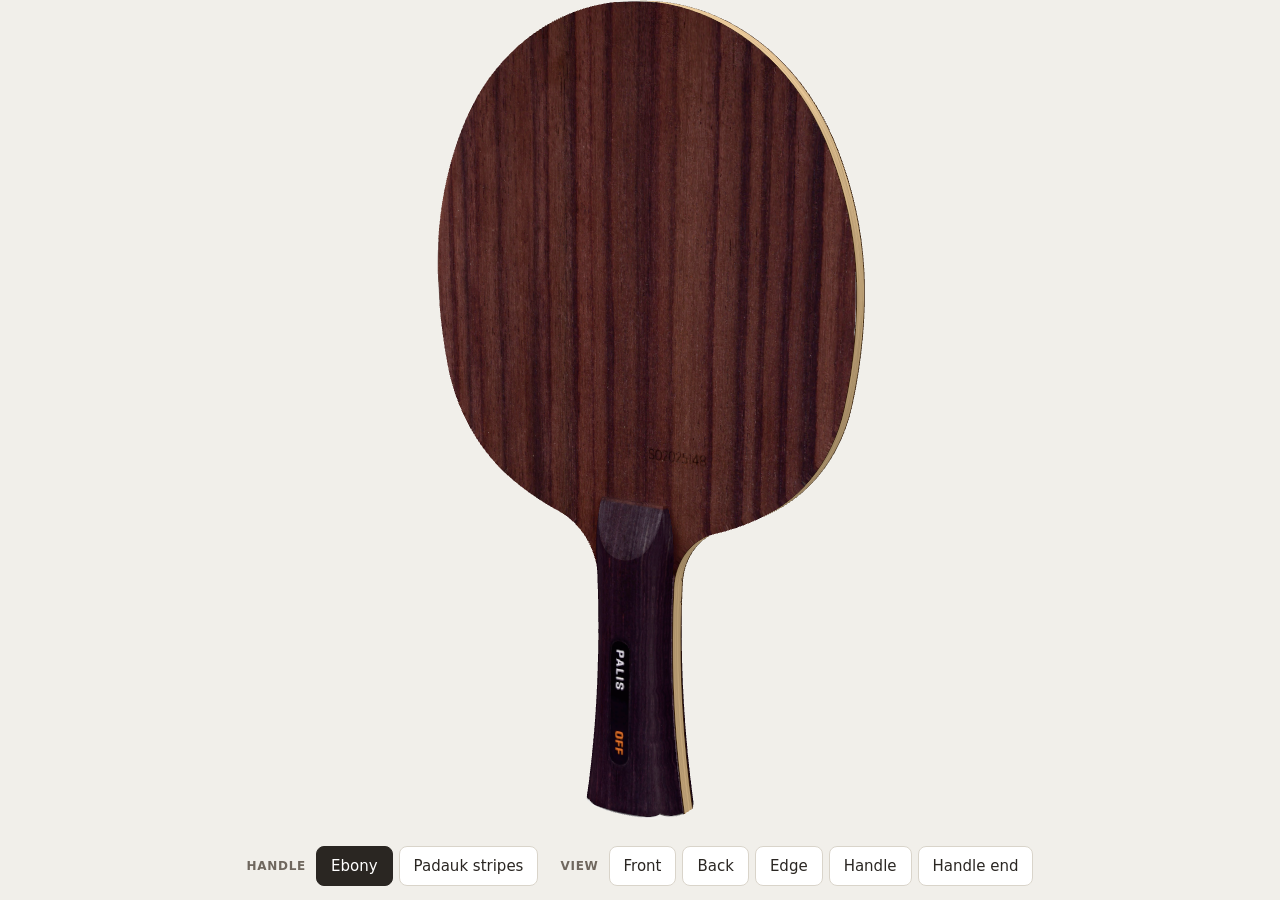
==== index.html @ 7bdb0926 "feat(demo): add the blade configurator demo Co-Authored-By: Claude Opus 5.5 <noreply@anthropic.com>" ====
<!doctype html><html lang="en"><head><meta charset="utf-8"><meta name="viewport" content="width=device-width,initial-scale=1,viewport-fit=cover">
<title>Blade configurator demo</title>
<meta name="robots" content="noindex">
<style>
:root{--bg:#f1efea;--ink:#2a2622;--mut:#6f675e;--line:#d9d4ca;--on:#2a2622}
*{box-sizing:border-box}html,body{margin:0;height:100%;background:var(--bg);color:var(--ink);font:15px/1.35 system-ui,-apple-system,Segoe UI,Roboto,sans-serif;overflow:hidden}
#c{position:fixed;inset:0;display:block;width:100%;height:100%;touch-action:none}
.ui{position:fixed;left:0;right:0;bottom:0;padding:14px 16px calc(14px + env(safe-area-inset-bottom));display:flex;flex-wrap:wrap;gap:10px 22px;justify-content:center;pointer-events:none}
.g{pointer-events:auto;display:flex;align-items:center;gap:6px;flex-wrap:wrap;justify-content:center}.g b{font-size:12px;letter-spacing:.06em;text-transform:uppercase;color:var(--mut);font-weight:600;margin-right:4px}
button{font:inherit;padding:9px 14px;min-height:40px;border:1px solid var(--line);background:#fff;color:var(--ink);border-radius:8px;cursor:pointer}button[aria-pressed=true]{background:var(--on);border-color:var(--on);color:#fff}
#load{position:fixed;inset:0;display:grid;place-items:center;color:var(--mut);background:var(--bg);transition:opacity .4s}
</style>
<script type="importmap">{"imports":{"three":"./vendor/three.module.min.js"}}</script></head>
<body><canvas id="c"></canvas><div id="load">Loading the blade</div>
<div class="ui"><div class="g"><b>Handle</b><button data-h="1" aria-pressed="true">Ebony</button><button data-h="2" aria-pressed="false">Padauk stripes</button></div>
<div class="g"><b>View</b><button data-v="front">Front</button><button data-v="back">Back</button><button data-v="edge">Edge</button><button data-v="handle">Handle</button><button data-v="butt">Handle end</button></div></div>
<script type="module">
import * as THREE from 'three';
import {OrbitControls} from './vendor/OrbitControls.js';
import {RoomEnvironment} from './vendor/RoomEnvironment.js';
const q=new URLSearchParams(location.hash.slice(1));const still=q.has('view');
const cv=document.getElementById('c');
const r=new THREE.WebGLRenderer({canvas:cv,antialias:true,preserveDrawingBuffer:true});
r.setPixelRatio(Math.min(devicePixelRatio,2));r.toneMapping=THREE.NeutralToneMapping;
const sc=new THREE.Scene();sc.background=new THREE.Color(0xf1efea);
sc.environment=new THREE.PMREMGenerator(r).fromScene(new RoomEnvironment(),.04).texture;sc.environmentIntensity=.72;
const cam=new THREE.PerspectiveCamera(24,1,5,4000);sc.add(cam);
const key=new THREE.DirectionalLight(0xfff6ea,.85);key.position.set(60,80,200);cam.add(key);cam.add(key.target);key.target.position.set(0,0,-300);
const ctl=new OrbitControls(cam,cv);ctl.enableDamping=true;ctl.dampingFactor=.08;ctl.enablePan=false;ctl.minDistance=70;ctl.maxDistance=1100;ctl.minPolarAngle=0;ctl.maxPolarAngle=Math.PI;
const tl=new THREE.TextureLoader(),A=r.capabilities.getMaxAnisotropy();
const T=async(n,c=1)=>{const t=await tl.loadAsync('tex/'+n+'.jpg');t.colorSpace=c?THREE.SRGBColorSpace:THREE.NoColorSpace;t.anisotropy=A;return t};
const [ft,fn,bt,bn,h1f,h1fn,h1b,h1bn,h2,h2n,b1,b2,ed,M]=await Promise.all([T('front'),T('front_n',0),T('back'),T('back_n',0),T('h1f'),T('h1f_n',0),T('h1b'),T('h1b_n',0),T('h2'),T('h2_n',0),T('b1'),T('b2'),T('edge'),fetch('mesh.json').then(x=>x.json())]);
ed.wrapS=THREE.RepeatWrapping;
const pm=(map,nm,rough,cc=0,ns=.5,sp=.5)=>new THREE.MeshPhysicalMaterial({map,normalMap:nm||null,normalScale:new THREE.Vector2(ns,ns),roughness:rough,clearcoat:cc,clearcoatRoughness:.5,specularIntensity:sp});
const mat={front:pm(ft,fn,.48,.06),back:pm(bt,bn,.48,.06),edge:pm(ed,null,.62),h1f:pm(h1f,h1fn,.62,0,.6,.3),h1b:pm(h1b,h1bn,.62,0,.6,.3),h2:pm(h2,h2n,.56,0,.7,.4),b1:pm(b1,null,.6),b2:pm(b2,null,.66)};
const g=new THREE.Group();sc.add(g);g.position.y=-129;
function build(m,kind){
  const P=m.position,N=m.normal,I=m.index,hd=kind!=='blade';
  const cr=new Float32Array(60);
  if(hd)for(let i=0;i<P.length;i+=3){const b=Math.min(59,Math.round(P[i+1]/2));cr[b]=Math.max(cr[b],Math.abs(P[i+2]));}
  for(let i=1;i<60;i++)if(!cr[i])cr[i]=cr[i-1];
  const crown=y=>{const f=y/2,a=Math.min(59,Math.floor(f)),b=Math.min(59,a+1);return cr[a]+(cr[b]-cr[a])*(f-a)};
  const buckets=hd?[[],[]]:[[],[],[],[]];
  for(let t=0;t<I.length;t+=3){
    let nz=0,ny=0,y=0;for(let k=0;k<3;k++){const v=I[t+k];nz+=N[v*3+2]/3;ny+=N[v*3+1]/3;y+=P[v*3+1]/3}
    const isButt=ny<-.7&&y<3;
    buckets[hd?(isButt?1:0):(isButt?3:nz>.9?0:nz<-.9?1:2)].push(t);
  }
  const pos=[],nor=[],uv=[],geo=new THREE.BufferGeometry();let n0=0;
  buckets.forEach((b,gi)=>{
    for(const t of b)for(let k=0;k<3;k++){
      const v=I[t+k],x=P[v*3],y=P[v*3+1],z=P[v*3+2];
      pos.push(x,y,z);nor.push(N[v*3],N[v*3+1],N[v*3+2]);
      if(hd){
        if(gi===1)uv.push((x+17.94)/35.88,(z+13)/26);
        else{const d=Math.max(0,crown(y)-Math.abs(z));uv.push((x+Math.sign(x)*d+32)/64,y/104)}
      }else if(gi===3)uv.push((x+17.94)/35.88,(z+13)/26);
      else if(gi===2)uv.push(Math.atan2(x,y-175)*105/400,(z+3)/6);
      else uv.push((x+75.5)/151,y/258);
    }
    geo.addGroup(n0,b.length*3,gi);n0+=b.length*3;
  });
  geo.setAttribute('position',new THREE.Float32BufferAttribute(pos,3));
  geo.setAttribute('normal',new THREE.Float32BufferAttribute(nor,3));
  geo.setAttribute('uv',new THREE.Float32BufferAttribute(uv,2));
  return geo;
}
const blade=new THREE.Mesh(build(M[0],'blade'),[mat.front,mat.back,mat.edge,mat.b1]);g.add(blade);
const hf=new THREE.Mesh(build(M[1],'front'),[mat.h1f,mat.b1]),hb=new THREE.Mesh(build(M[2],'back'),[mat.h1b,mat.b1]);g.add(hf,hb);
function setHandle(n){
  const w=n==2;hf.material=[w?mat.h2:mat.h1f,w?mat.b2:mat.b1];hb.material=[w?mat.h2:mat.h1b,w?mat.b2:mat.b1];blade.material[3]=w?mat.b2:mat.b1;
  document.querySelectorAll('[data-h]').forEach(b=>b.setAttribute('aria-pressed',String(b.dataset.h==n)));
}
const VIEWS={front:[[0,0,1],0,1],back:[[0,0,-1],0,1],edge:[[1,.02,.12],0,1],three:[[.5,.2,.85],0,1],handle:[[.42,.1,.9],-78,.42],butt:[[.22,-1,.42],-120,.3]};
const fit=()=>{const w=innerWidth,h=innerHeight;r.setSize(w,h,false);cam.aspect=w/h;const pad=document.querySelector('.ui').offsetHeight/2;cam.setViewOffset(w,h,0,still?0:pad,w,h);cam.updateProjectionMatrix();};
const dist=s=>{const tn=2*Math.tan(cam.fov*Math.PI/360);return Math.max(285/tn,175/(tn*cam.aspect))*s};
let tw=null;
function go(v,now){
  const [d,ty,s]=VIEWS[v],t=new THREE.Vector3(0,ty,0),p=new THREE.Vector3(...d).normalize().multiplyScalar(dist(s)).add(t);
  if(now){cam.position.copy(p);ctl.target.copy(t);ctl.update();return}
  tw={p0:cam.position.clone(),t0:ctl.target.clone(),p,t,s:performance.now()};
}
addEventListener('resize',fit);fit();
document.querySelectorAll('[data-h]').forEach(b=>b.onclick=()=>setHandle(b.dataset.h));
document.querySelectorAll('[data-v]').forEach(b=>b.onclick=()=>go(b.dataset.v));
setHandle(q.get('h')||1);go(q.get('view')||'three',true);
const ld=document.getElementById('load');ld.style.opacity=0;setTimeout(()=>ld.remove(),450);
if(still){document.querySelector('.ui').style.display='none';ld.remove();}
ctl.addEventListener('start',()=>tw=null);
r.setAnimationLoop(()=>{
  if(tw){const k=Math.min(1,(performance.now()-tw.s)/650),e=k*k*(3-2*k);cam.position.lerpVectors(tw.p0,tw.p,e);ctl.target.lerpVectors(tw.t0,tw.t,e);if(k==1)tw=null}
  ctl.update();r.render(sc,cam);
});
</script></body></html>
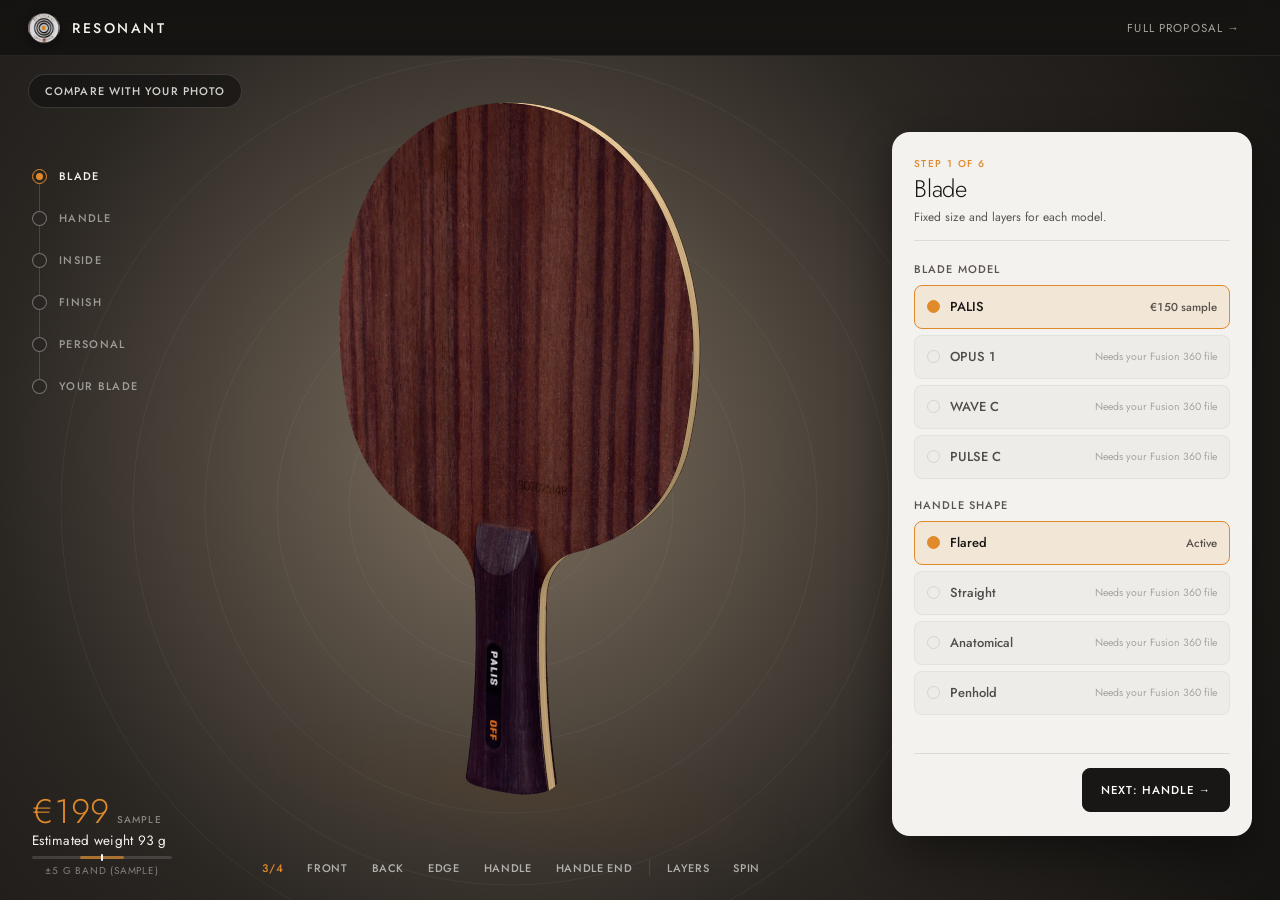
==== commit aed16858: "feat(demo): add the Resonance configurator page Dark spotlit stage with the medallion's rings, step " ====
--- a/index.html
+++ b/index.html
@@ -1,94 +1,522 @@
-<!doctype html><html lang="en"><head><meta charset="utf-8"><meta name="viewport" content="width=device-width,initial-scale=1,viewport-fit=cover">
-<title>Blade configurator demo</title>
-<meta name="robots" content="noindex">
-<style>
-:root{--bg:#f1efea;--ink:#2a2622;--mut:#6f675e;--line:#d9d4ca;--on:#2a2622}
-*{box-sizing:border-box}html,body{margin:0;height:100%;background:var(--bg);color:var(--ink);font:15px/1.35 system-ui,-apple-system,Segoe UI,Roboto,sans-serif;overflow:hidden}
-#c{position:fixed;inset:0;display:block;width:100%;height:100%;touch-action:none}
-.ui{position:fixed;left:0;right:0;bottom:0;padding:14px 16px calc(14px + env(safe-area-inset-bottom));display:flex;flex-wrap:wrap;gap:10px 22px;justify-content:center;pointer-events:none}
-.g{pointer-events:auto;display:flex;align-items:center;gap:6px;flex-wrap:wrap;justify-content:center}.g b{font-size:12px;letter-spacing:.06em;text-transform:uppercase;color:var(--mut);font-weight:600;margin-right:4px}
-button{font:inherit;padding:9px 14px;min-height:40px;border:1px solid var(--line);background:#fff;color:var(--ink);border-radius:8px;cursor:pointer}button[aria-pressed=true]{background:var(--on);border-color:var(--on);color:#fff}
-#load{position:fixed;inset:0;display:grid;place-items:center;color:var(--mut);background:var(--bg);transition:opacity .4s}
-</style>
-<script type="importmap">{"imports":{"three":"./vendor/three.module.min.js"}}</script></head>
-<body><canvas id="c"></canvas><div id="load">Loading the blade</div>
-<div class="ui"><div class="g"><b>Handle</b><button data-h="1" aria-pressed="true">Ebony</button><button data-h="2" aria-pressed="false">Padauk stripes</button></div>
-<div class="g"><b>View</b><button data-v="front">Front</button><button data-v="back">Back</button><button data-v="edge">Edge</button><button data-v="handle">Handle</button><button data-v="butt">Handle end</button></div></div>
-<script type="module">
-import * as THREE from 'three';
-import {OrbitControls} from './vendor/OrbitControls.js';
-import {RoomEnvironment} from './vendor/RoomEnvironment.js';
-const q=new URLSearchParams(location.hash.slice(1));const still=q.has('view');
-const cv=document.getElementById('c');
-const r=new THREE.WebGLRenderer({canvas:cv,antialias:true,preserveDrawingBuffer:true});
-r.setPixelRatio(Math.min(devicePixelRatio,2));r.toneMapping=THREE.NeutralToneMapping;
-const sc=new THREE.Scene();sc.background=new THREE.Color(0xf1efea);
-sc.environment=new THREE.PMREMGenerator(r).fromScene(new RoomEnvironment(),.04).texture;sc.environmentIntensity=.72;
-const cam=new THREE.PerspectiveCamera(24,1,5,4000);sc.add(cam);
-const key=new THREE.DirectionalLight(0xfff6ea,.85);key.position.set(60,80,200);cam.add(key);cam.add(key.target);key.target.position.set(0,0,-300);
-const ctl=new OrbitControls(cam,cv);ctl.enableDamping=true;ctl.dampingFactor=.08;ctl.enablePan=false;ctl.minDistance=70;ctl.maxDistance=1100;ctl.minPolarAngle=0;ctl.maxPolarAngle=Math.PI;
-const tl=new THREE.TextureLoader(),A=r.capabilities.getMaxAnisotropy();
-const T=async(n,c=1)=>{const t=await tl.loadAsync('tex/'+n+'.jpg');t.colorSpace=c?THREE.SRGBColorSpace:THREE.NoColorSpace;t.anisotropy=A;return t};
-const [ft,fn,bt,bn,h1f,h1fn,h1b,h1bn,h2,h2n,b1,b2,ed,M]=await Promise.all([T('front'),T('front_n',0),T('back'),T('back_n',0),T('h1f'),T('h1f_n',0),T('h1b'),T('h1b_n',0),T('h2'),T('h2_n',0),T('b1'),T('b2'),T('edge'),fetch('mesh.json').then(x=>x.json())]);
-ed.wrapS=THREE.RepeatWrapping;
-const pm=(map,nm,rough,cc=0,ns=.5,sp=.5)=>new THREE.MeshPhysicalMaterial({map,normalMap:nm||null,normalScale:new THREE.Vector2(ns,ns),roughness:rough,clearcoat:cc,clearcoatRoughness:.5,specularIntensity:sp});
-const mat={front:pm(ft,fn,.48,.06),back:pm(bt,bn,.48,.06),edge:pm(ed,null,.62),h1f:pm(h1f,h1fn,.62,0,.6,.3),h1b:pm(h1b,h1bn,.62,0,.6,.3),h2:pm(h2,h2n,.56,0,.7,.4),b1:pm(b1,null,.6),b2:pm(b2,null,.66)};
-const g=new THREE.Group();sc.add(g);g.position.y=-129;
-function build(m,kind){
-  const P=m.position,N=m.normal,I=m.index,hd=kind!=='blade';
-  const cr=new Float32Array(60);
-  if(hd)for(let i=0;i<P.length;i+=3){const b=Math.min(59,Math.round(P[i+1]/2));cr[b]=Math.max(cr[b],Math.abs(P[i+2]));}
-  for(let i=1;i<60;i++)if(!cr[i])cr[i]=cr[i-1];
-  const crown=y=>{const f=y/2,a=Math.min(59,Math.floor(f)),b=Math.min(59,a+1);return cr[a]+(cr[b]-cr[a])*(f-a)};
-  const buckets=hd?[[],[]]:[[],[],[],[]];
-  for(let t=0;t<I.length;t+=3){
-    let nz=0,ny=0,y=0;for(let k=0;k<3;k++){const v=I[t+k];nz+=N[v*3+2]/3;ny+=N[v*3+1]/3;y+=P[v*3+1]/3}
-    const isButt=ny<-.7&&y<3;
-    buckets[hd?(isButt?1:0):(isButt?3:nz>.9?0:nz<-.9?1:2)].push(t);
-  }
-  const pos=[],nor=[],uv=[],geo=new THREE.BufferGeometry();let n0=0;
-  buckets.forEach((b,gi)=>{
-    for(const t of b)for(let k=0;k<3;k++){
-      const v=I[t+k],x=P[v*3],y=P[v*3+1],z=P[v*3+2];
-      pos.push(x,y,z);nor.push(N[v*3],N[v*3+1],N[v*3+2]);
-      if(hd){
-        if(gi===1)uv.push((x+17.94)/35.88,(z+13)/26);
-        else{const d=Math.max(0,crown(y)-Math.abs(z));uv.push((x+Math.sign(x)*d+32)/64,y/104)}
-      }else if(gi===3)uv.push((x+17.94)/35.88,(z+13)/26);
-      else if(gi===2)uv.push(Math.atan2(x,y-175)*105/400,(z+3)/6);
-      else uv.push((x+75.5)/151,y/258);
-    }
-    geo.addGroup(n0,b.length*3,gi);n0+=b.length*3;
-  });
-  geo.setAttribute('position',new THREE.Float32BufferAttribute(pos,3));
-  geo.setAttribute('normal',new THREE.Float32BufferAttribute(nor,3));
-  geo.setAttribute('uv',new THREE.Float32BufferAttribute(uv,2));
-  return geo;
-}
-const blade=new THREE.Mesh(build(M[0],'blade'),[mat.front,mat.back,mat.edge,mat.b1]);g.add(blade);
-const hf=new THREE.Mesh(build(M[1],'front'),[mat.h1f,mat.b1]),hb=new THREE.Mesh(build(M[2],'back'),[mat.h1b,mat.b1]);g.add(hf,hb);
-function setHandle(n){
-  const w=n==2;hf.material=[w?mat.h2:mat.h1f,w?mat.b2:mat.b1];hb.material=[w?mat.h2:mat.h1b,w?mat.b2:mat.b1];blade.material[3]=w?mat.b2:mat.b1;
-  document.querySelectorAll('[data-h]').forEach(b=>b.setAttribute('aria-pressed',String(b.dataset.h==n)));
-}
-const VIEWS={front:[[0,0,1],0,1],back:[[0,0,-1],0,1],edge:[[1,.02,.12],0,1],three:[[.5,.2,.85],0,1],handle:[[.42,.1,.9],-78,.42],butt:[[.22,-1,.42],-120,.3]};
-const fit=()=>{const w=innerWidth,h=innerHeight;r.setSize(w,h,false);cam.aspect=w/h;const pad=document.querySelector('.ui').offsetHeight/2;cam.setViewOffset(w,h,0,still?0:pad,w,h);cam.updateProjectionMatrix();};
-const dist=s=>{const tn=2*Math.tan(cam.fov*Math.PI/360);return Math.max(285/tn,175/(tn*cam.aspect))*s};
-let tw=null;
-function go(v,now){
-  const [d,ty,s]=VIEWS[v],t=new THREE.Vector3(0,ty,0),p=new THREE.Vector3(...d).normalize().multiplyScalar(dist(s)).add(t);
-  if(now){cam.position.copy(p);ctl.target.copy(t);ctl.update();return}
-  tw={p0:cam.position.clone(),t0:ctl.target.clone(),p,t,s:performance.now()};
-}
-addEventListener('resize',fit);fit();
-document.querySelectorAll('[data-h]').forEach(b=>b.onclick=()=>setHandle(b.dataset.h));
-document.querySelectorAll('[data-v]').forEach(b=>b.onclick=()=>go(b.dataset.v));
-setHandle(q.get('h')||1);go(q.get('view')||'three',true);
-const ld=document.getElementById('load');ld.style.opacity=0;setTimeout(()=>ld.remove(),450);
-if(still){document.querySelector('.ui').style.display='none';ld.remove();}
-ctl.addEventListener('start',()=>tw=null);
-r.setAnimationLoop(()=>{
-  if(tw){const k=Math.min(1,(performance.now()-tw.s)/650),e=k*k*(3-2*k);cam.position.lerpVectors(tw.p0,tw.p,e);ctl.target.lerpVectors(tw.t0,tw.t,e);if(k==1)tw=null}
-  ctl.update();r.render(sc,cam);
-});
-</script></body></html>
+<!DOCTYPE html>
+<html lang="en">
+<head>
+  <meta charset="UTF-8">
+  <meta name="viewport" content="width=device-width, initial-scale=1.0">
+  <meta name="robots" content="noindex">
+  <title>Resonant - Blade Configurator</title>
+  <link rel="stylesheet" href="style.css">
+  <script type="importmap">{"imports":{"three":"./vendor/three.module.min.js"}}</script>
+</head>
+<body>
+
+  <!-- Top Bar -->
+  <header class="topbar">
+    <div class="topbar-brand">
+      <img src="assets/medallion.jpg" alt="Resonant medallion" class="brand-medallion">
+      <span class="brand-name">Resonant</span>
+    </div>
+    <a href="proposal.html" class="topbar-link">Full Proposal &rarr;</a>
+  </header>
+
+  <!-- Full-Window Stage & Layout -->
+  <main class="main-stage-layout">
+
+    <!-- 3D Stage Viewport -->
+    <section class="stage-container" aria-label="3D Blade Viewport">
+
+      <!-- Concentric Graphic Rings Background -->
+      <svg class="stage-rings" viewBox="0 0 1000 1000" aria-hidden="true">
+        <circle cx="500" cy="560" r="100" fill="none" stroke="rgba(255,255,255,0.07)" stroke-width="1"/>
+        <circle cx="500" cy="560" r="180" fill="none" stroke="rgba(255,255,255,0.07)" stroke-width="1"/>
+        <circle cx="500" cy="560" r="260" fill="none" stroke="rgba(255,255,255,0.07)" stroke-width="1"/>
+        <circle cx="500" cy="560" r="340" fill="none" stroke="rgba(255,255,255,0.07)" stroke-width="1"/>
+        <circle cx="500" cy="560" r="420" fill="none" stroke="rgba(255,255,255,0.07)" stroke-width="1"/>
+        <circle cx="500" cy="560" r="500" fill="none" stroke="rgba(255,255,255,0.07)" stroke-width="1"/>
+      </svg>
+
+      <!-- Resonance Pulse Layer -->
+      <div class="resonance-pulse-origin" id="resonancePulse" aria-hidden="true"></div>
+
+      <!-- Stage Viewport (Supports 50/50 Split for Photo Comparison) -->
+      <div class="stage-viewport" id="stageViewport">
+
+        <!-- Split Photo Pane (Left Half in Comparison Mode) -->
+        <div class="split-photo-pane" id="splitPhotoPane" aria-hidden="true">
+          <div class="split-badge">Your photo</div>
+          <img id="comparisonPhoto" src="assets/photo-handle1.jpg" alt="Client reference handle photo" class="split-img">
+          <button type="button" class="btn-close-split" id="btnCloseComparison" aria-label="Close photo comparison">&times; Close</button>
+        </div>
+
+        <!-- 3D Canvas Pane -->
+        <div class="split-canvas-pane" id="canvasPane">
+          <div class="split-badge canvas-badge" id="canvasBadge" style="display: none;">3D</div>
+          <canvas id="c" tabindex="0" aria-label="Interactive 3D model of table tennis blade"></canvas>
+          <div id="labels"></div>
+        </div>
+
+      </div>
+
+      <!-- Compare with Your Photo Button (Desktop Only) -->
+      <button type="button" class="btn-compare-stage" id="btnComparePhoto">
+        <span>Compare with your photo</span>
+      </button>
+
+      <!-- Bottom Center: Large Live Price & Weight Gauge -->
+      <div class="stage-gauge-group" id="stagePriceGroup" aria-live="polite">
+        <div class="stage-price-row">
+          <span class="stage-price-val tabular">&euro;<span id="displayPrice">191</span></span>
+          <span class="stage-sample-tag">sample</span>
+        </div>
+        <div class="stage-weight-row">
+          <span class="stage-weight-val tabular" id="displayWeight">Estimated weight 93 g</span>
+        </div>
+        <!-- Horizontal Weight Gauge showing ±5 g band around estimate -->
+        <div class="weight-gauge-wrap" title="Estimated weight with ±5 g tolerance band">
+          <div class="weight-gauge-track">
+            <div class="weight-gauge-band"></div>
+            <div class="weight-gauge-center"></div>
+          </div>
+          <span class="weight-gauge-label">&plusmn;5 g band (sample)</span>
+        </div>
+      </div>
+
+      <!-- Understated Dark Views Toolbar -->
+      <nav class="stage-toolbar" aria-label="Camera viewpoints and tools">
+        <button type="button" class="view-btn active" data-view="three">3/4</button>
+        <button type="button" class="view-btn" data-view="front">Front</button>
+        <button type="button" class="view-btn" data-view="back">Back</button>
+        <button type="button" class="view-btn" data-view="edge">Edge</button>
+        <button type="button" class="view-btn" data-view="handle">Handle</button>
+        <button type="button" class="view-btn" data-view="butt">Handle end</button>
+        <span class="toolbar-sep" role="separator"></span>
+        <button type="button" class="view-btn toggle-btn" id="btnLayers" data-view="layers">Layers</button>
+        <button type="button" class="view-btn toggle-btn" id="btnSpin" data-view="spin">Spin</button>
+      </nav>
+
+      <!-- Loading State Overlay -->
+      <div class="stage-loader" id="stageLoader" aria-live="polite">
+        <div class="loader-inner">
+          <div class="loader-rings">
+            <span class="loader-dot"></span>
+          </div>
+          <div class="loader-brand">RESONANT</div>
+          <div class="loader-bar-wrap">
+            <div class="loader-bar" id="loaderBar"></div>
+          </div>
+          <div class="loader-text" id="loaderText">Loading 0%</div>
+        </div>
+      </div>
+
+      <!-- Error Fallback -->
+      <div class="stage-error" id="stageError" role="alert">
+        <div class="stage-error-title">Viewer unavailable</div>
+        <div class="stage-error-desc">
+          Unable to initialize the 3D viewer. Please verify that hardware acceleration and WebGL are enabled in your browser.
+        </div>
+      </div>
+
+    </section>
+
+    <!-- Ring Rail (Vertical on Desktop, Horizontal on Mobile) -->
+    <nav class="ring-rail" aria-label="Configurator steps">
+      <div class="rail-line" aria-hidden="true"></div>
+      <button type="button" class="rail-item active" data-step="0" id="railStep0" aria-label="Step 1: Blade">
+        <span class="rail-marker"><span class="rail-dot"></span></span>
+        <span class="rail-name">Blade</span>
+      </button>
+      <button type="button" class="rail-item" data-step="1" id="railStep1" aria-label="Step 2: Handle">
+        <span class="rail-marker"><span class="rail-dot"></span></span>
+        <span class="rail-name">Handle</span>
+      </button>
+      <button type="button" class="rail-item" data-step="2" id="railStep2" aria-label="Step 3: Inside">
+        <span class="rail-marker"><span class="rail-dot"></span></span>
+        <span class="rail-name">Inside</span>
+      </button>
+      <button type="button" class="rail-item" data-step="3" id="railStep3" aria-label="Step 4: Finish">
+        <span class="rail-marker"><span class="rail-dot"></span></span>
+        <span class="rail-name">Finish</span>
+      </button>
+      <button type="button" class="rail-item" data-step="4" id="railStep4" aria-label="Step 5: Personal">
+        <span class="rail-marker"><span class="rail-dot"></span></span>
+        <span class="rail-name">Personal</span>
+      </button>
+      <button type="button" class="rail-item" data-step="5" id="railStep5" aria-label="Step 6: Your blade">
+        <span class="rail-marker"><span class="rail-dot"></span></span>
+        <span class="rail-name">Your blade</span>
+      </button>
+    </nav>
+
+    <!-- Floating Enamel Card (Shows Only Current Step) -->
+    <aside class="enamel-card" id="enamelCard" aria-label="Configuration card">
+
+      <!-- Step 0: Blade -->
+      <div class="step-pane active" id="paneStep0" data-step="0">
+        <header class="step-head">
+          <span class="step-tag">Step 1 of 6</span>
+          <h1 class="step-title">Blade</h1>
+          <p class="step-desc">Fixed size and layers for each model.</p>
+        </header>
+
+        <div class="step-body">
+          <div class="compact-group">
+            <span class="group-label">Blade model</span>
+            <div class="compact-list" role="radiogroup" aria-label="Blade model">
+              <label class="compact-row selected">
+                <input type="radio" name="model" value="palis" checked>
+                <span class="row-left">
+                  <span class="radio-indicator"></span>
+                  <span class="row-name">PALIS</span>
+                </span>
+                <span class="row-right tabular">&euro;150 sample</span>
+              </label>
+              <div class="compact-row locked">
+                <span class="row-left">
+                  <span class="radio-indicator disabled"></span>
+                  <span class="row-name">OPUS 1</span>
+                </span>
+                <span class="row-note">Needs your Fusion 360 file</span>
+              </div>
+              <div class="compact-row locked">
+                <span class="row-left">
+                  <span class="radio-indicator disabled"></span>
+                  <span class="row-name">WAVE C</span>
+                </span>
+                <span class="row-note">Needs your Fusion 360 file</span>
+              </div>
+              <div class="compact-row locked">
+                <span class="row-left">
+                  <span class="radio-indicator disabled"></span>
+                  <span class="row-name">PULSE C</span>
+                </span>
+                <span class="row-note">Needs your Fusion 360 file</span>
+              </div>
+            </div>
+          </div>
+
+          <div class="compact-group">
+            <span class="group-label">Handle shape</span>
+            <div class="compact-list" role="radiogroup" aria-label="Handle shape">
+              <label class="compact-row selected">
+                <input type="radio" name="shape" value="flared" checked>
+                <span class="row-left">
+                  <span class="radio-indicator"></span>
+                  <span class="row-name">Flared</span>
+                </span>
+                <span class="row-right">Active</span>
+              </label>
+              <div class="compact-row locked">
+                <span class="row-left">
+                  <span class="radio-indicator disabled"></span>
+                  <span class="row-name">Straight</span>
+                </span>
+                <span class="row-note">Needs your Fusion 360 file</span>
+              </div>
+              <div class="compact-row locked">
+                <span class="row-left">
+                  <span class="radio-indicator disabled"></span>
+                  <span class="row-name">Anatomical</span>
+                </span>
+                <span class="row-note">Needs your Fusion 360 file</span>
+              </div>
+              <div class="compact-row locked">
+                <span class="row-left">
+                  <span class="radio-indicator disabled"></span>
+                  <span class="row-name">Penhold</span>
+                </span>
+                <span class="row-note">Needs your Fusion 360 file</span>
+              </div>
+            </div>
+          </div>
+        </div>
+      </div>
+
+      <!-- Step 1: Handle -->
+      <div class="step-pane" id="paneStep1" data-step="1">
+        <header class="step-head">
+          <span class="step-tag">Step 2 of 6</span>
+          <h2 class="step-title">Handle design</h2>
+          <p class="step-desc">Aligned from your photography.</p>
+        </header>
+
+        <div class="step-body">
+          <div class="handle-cards" role="radiogroup" aria-label="Handle design">
+            <label class="handle-card selected" id="cardHandle1">
+              <input type="radio" name="handle" value="1" checked>
+              <span class="swatch swatch-h1" aria-hidden="true"></span>
+              <span class="handle-card-info">
+                <span class="handle-card-top">
+                  <span class="handle-card-name">Handle 1</span>
+                  <span class="handle-card-price tabular">+&euro;25 &bull; 12 g</span>
+                </span>
+                <span class="handle-card-desc">Dark wood, PALIS / OFF label</span>
+              </span>
+            </label>
+
+            <label class="handle-card" id="cardHandle2">
+              <input type="radio" name="handle" value="2">
+              <span class="swatch swatch-h2" aria-hidden="true"></span>
+              <span class="handle-card-info">
+                <span class="handle-card-top">
+                  <span class="handle-card-name">Handle 2</span>
+                  <span class="handle-card-price tabular">+&euro;40 &bull; 14 g</span>
+                </span>
+                <span class="handle-card-desc">Padauk with light stripes, oak end cap</span>
+              </span>
+            </label>
+          </div>
+        </div>
+      </div>
+
+      <!-- Step 2: Inside -->
+      <div class="step-pane" id="paneStep2" data-step="2">
+        <header class="step-head">
+          <span class="step-tag">Step 3 of 6</span>
+          <h2 class="step-title">Inside structure</h2>
+          <p class="step-desc">Alters weight and resonance.</p>
+        </header>
+
+        <div class="step-body">
+          <!-- Sample Rule Alert -->
+          <div class="rule-alert" id="ruleAlert" role="status">
+            <span class="rule-alert-dot">&bull;</span>
+            <span id="ruleAlertText"></span>
+          </div>
+
+          <div class="compact-list" role="radiogroup" aria-label="Internal structure">
+            <label class="compact-row selected" id="optStructureSolid">
+              <input type="radio" name="structure" value="solid" checked>
+              <span class="row-left">
+                <span class="radio-indicator"></span>
+                <span class="row-name">Solid</span>
+                <span class="row-sub">Heavy</span>
+              </span>
+              <span class="row-right tabular">+&euro;0 &bull; +8 g</span>
+            </label>
+
+            <label class="compact-row" id="optStructurePartial">
+              <input type="radio" name="structure" value="partial">
+              <span class="row-left">
+                <span class="radio-indicator"></span>
+                <span class="row-name">Partly hollow</span>
+                <span class="row-sub">Medium</span>
+              </span>
+              <span class="row-right tabular">+&euro;15 &bull; +4 g</span>
+            </label>
+
+            <label class="compact-row" id="optStructureMax">
+              <input type="radio" name="structure" value="max">
+              <span class="row-left">
+                <span class="radio-indicator"></span>
+                <span class="row-name">Max hollow</span>
+                <span class="row-sub">Light</span>
+                <span class="row-rule-msg" id="maxHollowReason" style="display: none;">Not available with Handle 2 (sample rule)</span>
+              </span>
+              <span class="row-right tabular">+&euro;30 &bull; +0 g</span>
+            </label>
+          </div>
+
+          <div class="layers-callout">
+            <button type="button" class="btn-subtle-action" id="btnSeeInLayers">
+              <span>See it in Layers &rarr;</span>
+            </button>
+          </div>
+        </div>
+      </div>
+
+      <!-- Step 3: Finish -->
+      <div class="step-pane" id="paneStep3" data-step="3">
+        <header class="step-head">
+          <span class="step-tag">Step 4 of 6</span>
+          <h2 class="step-title">Finish</h2>
+        </header>
+
+        <div class="step-body">
+          <div class="compact-list" role="radiogroup" aria-label="Finish">
+            <label class="compact-row selected" id="optFinishOiled">
+              <input type="radio" name="finish" value="oiled" checked>
+              <span class="row-left">
+                <span class="radio-indicator"></span>
+                <span class="row-name">Oiled</span>
+              </span>
+              <span class="row-right tabular">+&euro;10 &bull; 1 g</span>
+            </label>
+
+            <label class="compact-row" id="optFinishUntreated">
+              <input type="radio" name="finish" value="untreated">
+              <span class="row-left">
+                <span class="radio-indicator"></span>
+                <span class="row-name">Untreated</span>
+              </span>
+              <span class="row-right tabular">+&euro;0 &bull; 0 g</span>
+            </label>
+          </div>
+        </div>
+      </div>
+
+      <!-- Step 4: Personal -->
+      <div class="step-pane" id="paneStep4" data-step="4">
+        <header class="step-head">
+          <span class="step-tag">Step 5 of 6</span>
+          <h2 class="step-title">Personal</h2>
+        </header>
+
+        <div class="step-body">
+          <!-- Flag -->
+          <div class="personal-item">
+            <label class="toggle-row">
+              <span class="toggle-left">
+                <span class="toggle-title">Flag on the handle</span>
+                <span class="toggle-cost tabular">+&euro;8 sample</span>
+              </span>
+              <span class="toggle-switch">
+                <input type="checkbox" id="toggleFlag" aria-label="Flag on the handle toggle">
+                <span class="toggle-slider"></span>
+              </span>
+            </label>
+            <div class="flag-picker" id="flagPicker" style="display: none;" role="radiogroup" aria-label="Country flag choice">
+              <button type="button" class="flag-btn selected" data-flag="ch" title="Switzerland">
+                <img src="assets/flag-ch.svg" alt="" class="flag-icon">
+                <span>CH</span>
+              </button>
+              <button type="button" class="flag-btn" data-flag="br" title="Brazil">
+                <img src="assets/flag-br.svg" alt="" class="flag-icon">
+                <span>BR</span>
+              </button>
+              <button type="button" class="flag-btn" data-flag="de" title="Germany">
+                <img src="assets/flag-de.svg" alt="" class="flag-icon">
+                <span>DE</span>
+              </button>
+              <button type="button" class="flag-btn" data-flag="fr" title="France">
+                <img src="assets/flag-fr.svg" alt="" class="flag-icon">
+                <span>FR</span>
+              </button>
+              <button type="button" class="flag-btn" data-flag="it" title="Italy">
+                <img src="assets/flag-it.svg" alt="" class="flag-icon">
+                <span>IT</span>
+              </button>
+            </div>
+          </div>
+
+          <!-- Plate -->
+          <div class="personal-item">
+            <label class="toggle-row">
+              <span class="toggle-left">
+                <span class="toggle-title">Model-name plate</span>
+                <span class="toggle-cost tabular">+&euro;6 sample</span>
+              </span>
+              <span class="toggle-switch">
+                <input type="checkbox" id="togglePlate" checked aria-label="Model-name plate toggle">
+                <span class="toggle-slider"></span>
+              </span>
+            </label>
+          </div>
+
+          <!-- Engraving -->
+          <div class="personal-item">
+            <label class="field-label" for="inputEngraving">
+              <span class="toggle-title">Engraving in the serial-number area</span>
+              <span class="toggle-cost tabular">+&euro;12 sample</span>
+            </label>
+            <div class="input-wrap">
+              <input type="text" id="inputEngraving" class="text-input" placeholder="CUSTOM TEXT" maxlength="12" autocomplete="off" spellcheck="false" aria-label="Engraving text up to 12 characters">
+              <span class="char-count" id="engravingCount">0/12</span>
+            </div>
+            <p class="field-hint">Blade face only, same style as your serial number.</p>
+          </div>
+        </div>
+      </div>
+
+      <!-- Step 5: Your blade (The Build Sheet) -->
+      <div class="step-pane" id="paneStep5" data-step="5">
+        <header class="step-head">
+          <span class="step-tag">Step 6 of 6</span>
+          <h2 class="step-title">Your blade</h2>
+          <p class="step-desc">The build sheet</p>
+        </header>
+
+        <div class="step-body">
+          <!-- Build Sheet Summary List -->
+          <div class="build-sheet-list" id="buildSheetList"></div>
+
+          <!-- Total in Build Sheet -->
+          <div class="build-sheet-total">
+            <span class="total-label">Total specification</span>
+            <div class="total-right">
+              <span class="total-price tabular" id="sheetPrice">&euro;191</span>
+              <span class="total-weight tabular" id="sheetWeight">93 g &plusmn; 5 g</span>
+            </div>
+          </div>
+
+          <!-- Actions -->
+          <div class="build-actions">
+            <button type="button" class="btn-primary" id="btnAddToCart">Add to cart</button>
+            <button type="button" class="btn-secondary" id="btnCopyLink">
+              <span id="copyLinkIcon"></span>
+              <span id="copyLinkText">Copy configuration link</span>
+            </button>
+
+            <!-- Save Image Exporter -->
+            <div class="export-box">
+              <span class="export-title">Image export</span>
+              <div class="export-controls">
+                <div class="segment-group" role="radiogroup" aria-label="Image resolution">
+                  <button type="button" class="seg-btn selected" data-size="2048">2048 px</button>
+                  <button type="button" class="seg-btn" data-size="4096">4096 px</button>
+                </div>
+                <div class="segment-group" role="radiogroup" aria-label="Image background">
+                  <button type="button" class="seg-btn selected" data-bg="transparent">Transparent</button>
+                  <button type="button" class="seg-btn" data-bg="white">White</button>
+                </div>
+              </div>
+              <button type="button" class="btn-subtle-export" id="btnSaveImage">
+                <span>Save image (PNG)</span>
+              </button>
+            </div>
+          </div>
+        </div>
+      </div>
+
+      <!-- Card Footer Navigation (Back and Next Buttons) -->
+      <footer class="card-footer">
+        <button type="button" class="card-nav-btn btn-back" id="btnCardBack" style="display: none;">&larr; Back</button>
+        <button type="button" class="card-nav-btn btn-next" id="btnCardNext">Next &rarr;</button>
+      </footer>
+
+    </aside>
+
+  </main>
+
+  <!-- Add to Cart Modal Sheet -->
+  <div class="modal-backdrop" id="cartModal" role="dialog" aria-modal="true" aria-labelledby="modalTitle">
+    <div class="modal-sheet">
+      <div class="modal-head">
+        <h3 class="modal-title" id="modalTitle">WooCommerce Order Specification</h3>
+        <button type="button" class="modal-close-btn" id="btnCloseModal" aria-label="Close dialog">&times;</button>
+      </div>
+      <div class="modal-body">
+        <div class="modal-notice">
+          <strong>Demo only.</strong> In the final version this goes to your real cart with a server-checked price.
+        </div>
+
+        <table class="modal-summary-table">
+          <thead>
+            <tr>
+              <th>Component</th>
+              <th>Specification</th>
+              <th style="text-align: right;">Price</th>
+              <th style="text-align: right;">Weight</th>
+            </tr>
+          </thead>
+          <tbody id="modalTableBody"></tbody>
+        </table>
+      </div>
+      <div class="modal-foot">
+        <button type="button" class="btn-secondary" id="btnDismissModal">Close</button>
+      </div>
+    </div>
+  </div>
+
+  <script type="module" src="app.js"></script>
+</body>
+</html>
--- a/style.css
+++ b/style.css
@@ -0,0 +1,1702 @@
+/* Resonant Configurator - Resonance Concept & Identity */
+/* Aesthetic: Dark graphite stage, concentric graphic rings, resonance pulse, enamel white floating card, Jost typography */
+
+@font-face {
+  font-family: 'Jost';
+  src: url('assets/fonts/jost-latin-300-normal.woff2') format('woff2');
+  font-weight: 300;
+  font-style: normal;
+  font-display: swap;
+}
+@font-face {
+  font-family: 'Jost';
+  src: url('assets/fonts/jost-latin-400-normal.woff2') format('woff2');
+  font-weight: 400;
+  font-style: normal;
+  font-display: swap;
+}
+@font-face {
+  font-family: 'Jost';
+  src: url('assets/fonts/jost-latin-500-normal.woff2') format('woff2');
+  font-weight: 500;
+  font-style: normal;
+  font-display: swap;
+}
+
+:root {
+  --bg-stage: #161412;
+  --bg-stage-mid: #2a2622;
+  --bg-stage-spot: #7d6f5f;
+  --card-enamel: #f4f2ee;
+  --ink-primary: #191715;
+  --ink-secondary: #5a544f;
+  --ink-muted: #8d8780;
+  --accent-orange: #e08a2c;
+  --accent-orange-hover: #c97820;
+  --accent-orange-soft: rgba(224, 138, 44, 0.12);
+  --border-card: rgba(25, 23, 21, 0.1);
+  --border-card-light: rgba(25, 23, 21, 0.06);
+  --border-stage: rgba(255, 255, 255, 0.12);
+  --font-stack: 'Jost', "Helvetica Neue", Helvetica, Arial, sans-serif;
+  --transition-fast: 160ms cubic-bezier(0.16, 1, 0.3, 1);
+}
+
+@media (prefers-reduced-motion: reduce) {
+  * {
+    animation-duration: 0.01ms !important;
+    animation-iteration-count: 1 !important;
+    transition-duration: 0.01ms !important;
+  }
+}
+
+*, *::before, *::after {
+  box-sizing: border-box;
+  margin: 0;
+  padding: 0;
+}
+
+html, body {
+  width: 100%;
+  height: 100%;
+  font-family: var(--font-stack);
+  color: var(--ink-primary);
+  background-color: var(--bg-stage);
+  -webkit-font-smoothing: antialiased;
+  -moz-osx-font-smoothing: grayscale;
+  overflow-x: hidden;
+}
+
+body {
+  display: flex;
+  flex-direction: column;
+  overflow: hidden;
+}
+
+.tabular {
+  font-variant-numeric: tabular-nums;
+}
+
+button:focus-visible,
+input:focus-visible,
+a:focus-visible,
+.rail-item:focus-visible,
+.compact-row:focus-within,
+.handle-card:focus-within {
+  outline: 2px solid var(--accent-orange);
+  outline-offset: 2px;
+}
+
+/* ==========================================================================
+   Top Bar (Subtle Floating Header)
+   ========================================================================== */
+.topbar {
+  height: 56px;
+  flex-shrink: 0;
+  background: rgba(22, 20, 18, 0.85);
+  backdrop-filter: blur(12px);
+  border-bottom: 1px solid rgba(255, 255, 255, 0.08);
+  display: flex;
+  align-items: center;
+  justify-content: space-between;
+  padding: 0 28px;
+  z-index: 30;
+}
+
+.topbar-brand {
+  display: flex;
+  align-items: center;
+  gap: 12px;
+  text-decoration: none;
+  color: #f4f2ee;
+}
+
+.brand-medallion {
+  width: 32px;
+  height: 32px;
+  border-radius: 50%;
+  object-fit: cover;
+  box-shadow: 0 2px 6px rgba(0, 0, 0, 0.35);
+}
+
+.brand-name {
+  font-size: 14px;
+  font-weight: 500;
+  letter-spacing: 0.18em;
+  text-transform: uppercase;
+  color: #f4f2ee;
+}
+
+.topbar-link {
+  font-size: 11.5px;
+  font-weight: 400;
+  letter-spacing: 0.1em;
+  text-transform: uppercase;
+  color: rgba(244, 242, 238, 0.65);
+  text-decoration: none;
+  transition: color var(--transition-fast);
+  padding: 6px 12px;
+  border-radius: 4px;
+}
+
+.topbar-link:hover {
+  color: var(--accent-orange);
+}
+
+/* ==========================================================================
+   Main Full-Window Stage Layout
+   ========================================================================== */
+.main-stage-layout {
+  flex: 1;
+  display: flex;
+  min-height: 0;
+  position: relative;
+  overflow: hidden;
+}
+
+/* Stage Container */
+.stage-container {
+  flex: 1;
+  position: relative;
+  min-width: 0;
+  min-height: 0;
+  background: radial-gradient(circle at var(--cx, 50%) var(--cy, 56%), var(--bg-stage-spot) 0%, var(--bg-stage-mid) 58%, var(--bg-stage) 100%);
+  display: flex;
+  flex-direction: column;
+  overflow: hidden;
+}
+
+/* Concentric Rings Background (SVG centered at 50% 56%) */
+.stage-rings {
+  position: absolute;
+  top: var(--cy, 56%);
+  left: var(--cx, 50%);
+  width: 900px;
+  height: 900px;
+  transform: translate(-50%, -50%);
+  pointer-events: none;
+  z-index: 1;
+  opacity: 0.85;
+}
+
+/* Resonance Pulse Origin & Ring Animation */
+.resonance-pulse-origin {
+  position: absolute;
+  top: var(--cy, 56%);
+  left: var(--cx, 50%);
+  width: 0;
+  height: 0;
+  pointer-events: none;
+  z-index: 2;
+}
+
+.pulse-ring {
+  position: absolute;
+  border-radius: 50%;
+  border: 1px solid var(--accent-orange);
+  transform: translate(-50%, -50%);
+  animation: pulse-expand 900ms cubic-bezier(0.16, 1, 0.3, 1) forwards;
+  pointer-events: none;
+}
+
+@keyframes pulse-expand {
+  0% {
+    width: 30px;
+    height: 30px;
+    opacity: 0.7;
+  }
+  100% {
+    width: 520px;
+    height: 520px;
+    opacity: 0;
+  }
+}
+
+@media (prefers-reduced-motion: reduce) {
+  .pulse-ring {
+    display: none !important;
+  }
+}
+
+/* Stage Viewport (Handles 50/50 Split Mode for Comparison) */
+.stage-viewport {
+  position: relative;
+  width: 100%;
+  height: 100%;
+  flex: 1;
+  z-index: 3;
+  display: flex;
+}
+
+.split-photo-pane {
+  display: none;
+  position: relative;
+  width: 50%;
+  height: 100%;
+  overflow: hidden;
+  background: #000000;
+  border-right: 1px solid rgba(255, 255, 255, 0.15);
+}
+
+.split-img {
+  width: 100%;
+  height: 100%;
+  object-fit: cover;
+  display: block;
+}
+
+.split-badge {
+  position: absolute;
+  top: 18px;
+  left: 20px;
+  background: rgba(22, 20, 18, 0.85);
+  backdrop-filter: blur(8px);
+  color: #f4f2ee;
+  border: 1px solid rgba(255, 255, 255, 0.15);
+  border-radius: 4px;
+  padding: 4px 10px;
+  font-size: 10px;
+  letter-spacing: 0.12em;
+  text-transform: uppercase;
+  font-weight: 500;
+  z-index: 10;
+}
+
+.btn-close-split {
+  position: absolute;
+  top: 18px;
+  right: 20px;
+  background: rgba(22, 20, 18, 0.85);
+  backdrop-filter: blur(8px);
+  color: #f4f2ee;
+  border: 1px solid rgba(255, 255, 255, 0.2);
+  border-radius: 4px;
+  padding: 5px 12px;
+  font-family: inherit;
+  font-size: 11px;
+  letter-spacing: 0.08em;
+  text-transform: uppercase;
+  cursor: pointer;
+  z-index: 10;
+  transition: all var(--transition-fast);
+}
+
+.btn-close-split:hover {
+  background: var(--accent-orange);
+  border-color: var(--accent-orange);
+}
+
+.split-canvas-pane {
+  position: relative;
+  width: 100%;
+  height: 100%;
+  flex: 1;
+}
+
+/* When split mode is active */
+.stage-viewport.split-active .split-photo-pane {
+  display: block;
+}
+
+.stage-viewport.split-active .split-canvas-pane {
+  width: 50%;
+  flex: 0 0 50%;
+}
+
+#c {
+  display: block;
+  width: 100%;
+  height: 100%;
+  outline: none;
+}
+
+#labels {
+  position: absolute;
+  inset: 0;
+  pointer-events: none;
+  z-index: 5;
+}
+
+/* Layer labels restyled with !important for dark stage */
+.layer-label {
+  background: rgba(25, 23, 21, 0.9) !important;
+  color: #f4f2ee !important;
+  border: 1px solid rgba(255, 255, 255, 0.18) !important;
+  font-family: var(--font-stack) !important;
+  font-size: 11px !important;
+  letter-spacing: 0.06em !important;
+  box-shadow: 0 4px 14px rgba(0, 0, 0, 0.45) !important;
+  border-radius: 999px !important;
+  padding: 5px 10px !important;
+}
+
+/* Compare with Your Photo Button on Stage */
+.btn-compare-stage {
+  position: absolute;
+  top: 18px;
+  left: 28px;
+  background: rgba(22, 20, 18, 0.72);
+  backdrop-filter: blur(10px);
+  border: 1px solid rgba(255, 255, 255, 0.14);
+  border-radius: 999px;
+  padding: 8px 16px;
+  color: rgba(244, 242, 238, 0.85);
+  font-family: var(--font-stack);
+  font-size: 11px;
+  font-weight: 500;
+  letter-spacing: 0.1em;
+  text-transform: uppercase;
+  cursor: pointer;
+  z-index: 10;
+  transition: all var(--transition-fast);
+}
+
+.btn-compare-stage:hover {
+  color: #f4f2ee;
+  border-color: var(--accent-orange);
+  background: rgba(224, 138, 44, 0.12);
+}
+
+/* Bottom Center: Live Price & Weight Gauge */
+.stage-gauge-group {
+  position: absolute;
+  bottom: 24px;
+  left: 50%;
+  transform: translateX(-50%);
+  z-index: 15;
+  text-align: center;
+  pointer-events: none;
+  display: flex;
+  flex-direction: column;
+  align-items: center;
+}
+
+.stage-price-row {
+  display: flex;
+  align-items: baseline;
+  gap: 8px;
+  margin-bottom: 2px;
+}
+
+.stage-price-val {
+  font-size: 34px;
+  font-weight: 300;
+  color: var(--accent-orange);
+  line-height: 1;
+  letter-spacing: -0.01em;
+}
+
+.stage-sample-tag {
+  font-size: 10px;
+  font-weight: 500;
+  letter-spacing: 0.12em;
+  text-transform: uppercase;
+  color: rgba(244, 242, 238, 0.45);
+}
+
+.stage-weight-row {
+  font-size: 13.5px;
+  color: #f4f2ee;
+  font-weight: 400;
+  letter-spacing: 0.02em;
+}
+
+.weight-gauge-wrap {
+  display: flex;
+  flex-direction: column;
+  align-items: center;
+  margin-top: 6px;
+  gap: 4px;
+}
+
+.weight-gauge-track {
+  width: 140px;
+  height: 3px;
+  background: rgba(255, 255, 255, 0.14);
+  border-radius: 2px;
+  position: relative;
+}
+
+.weight-gauge-band {
+  width: 44px;
+  height: 100%;
+  background: var(--accent-orange);
+  opacity: 0.65;
+  position: absolute;
+  left: 50%;
+  transform: translateX(-50%);
+  border-radius: 2px;
+}
+
+.weight-gauge-center {
+  width: 2px;
+  height: 7px;
+  background: #ffffff;
+  position: absolute;
+  top: -2px;
+  left: 50%;
+  transform: translateX(-50%);
+  border-radius: 1px;
+}
+
+.weight-gauge-label {
+  font-size: 10px;
+  letter-spacing: 0.08em;
+  text-transform: uppercase;
+  color: rgba(244, 242, 238, 0.45);
+}
+
+/* Understated Dark Views Toolbar */
+.stage-toolbar {
+  position: absolute;
+  bottom: 84px;
+  left: 50%;
+  transform: translateX(-50%);
+  z-index: 15;
+  display: flex;
+  align-items: center;
+  background: rgba(22, 20, 18, 0.72);
+  backdrop-filter: blur(12px);
+  border: 1px solid rgba(255, 255, 255, 0.12);
+  border-radius: 999px;
+  padding: 4px 6px;
+  gap: 2px;
+  box-shadow: 0 8px 24px rgba(0, 0, 0, 0.35);
+  max-width: calc(100% - 32px);
+  overflow-x: auto;
+  -webkit-overflow-scrolling: touch;
+}
+
+.view-btn {
+  appearance: none;
+  border: none;
+  background: transparent;
+  color: rgba(244, 242, 238, 0.65);
+  font-family: var(--font-stack);
+  font-size: 11px;
+  font-weight: 500;
+  letter-spacing: 0.06em;
+  text-transform: uppercase;
+  padding: 6px 11px;
+  border-radius: 999px;
+  cursor: pointer;
+  white-space: nowrap;
+  transition: all var(--transition-fast);
+}
+
+.view-btn:hover {
+  color: #f4f2ee;
+  background: rgba(255, 255, 255, 0.06);
+}
+
+.view-btn.active {
+  color: var(--accent-orange);
+  background: rgba(224, 138, 44, 0.16);
+  font-weight: 500;
+}
+
+.toolbar-sep {
+  width: 1px;
+  height: 16px;
+  background: rgba(255, 255, 255, 0.12);
+  margin: 0 4px;
+}
+
+/* Loader Overlay */
+.stage-loader {
+  position: absolute;
+  inset: 0;
+  background: radial-gradient(circle at var(--cx, 50%) var(--cy, 56%), var(--bg-stage-spot) 0%, var(--bg-stage-mid) 58%, var(--bg-stage) 100%);
+  display: flex;
+  flex-direction: column;
+  align-items: center;
+  justify-content: center;
+  z-index: 35;
+  transition: opacity 250ms ease;
+}
+
+.stage-loader.loaded {
+  opacity: 0;
+  pointer-events: none;
+}
+
+.loader-inner {
+  text-align: center;
+  width: 220px;
+}
+
+.loader-rings {
+  width: 48px;
+  height: 48px;
+  margin: 0 auto 16px;
+  border-radius: 50%;
+  border: 1px solid rgba(255, 255, 255, 0.2);
+  position: relative;
+  display: flex;
+  align-items: center;
+  justify-content: center;
+}
+
+.loader-dot {
+  width: 8px;
+  height: 8px;
+  border-radius: 50%;
+  background: var(--accent-orange);
+}
+
+.loader-brand {
+  font-size: 12px;
+  font-weight: 500;
+  letter-spacing: 0.2em;
+  text-transform: uppercase;
+  color: #f4f2ee;
+  margin-bottom: 12px;
+}
+
+.loader-bar-wrap {
+  width: 100%;
+  height: 2px;
+  background: rgba(255, 255, 255, 0.1);
+  overflow: hidden;
+  border-radius: 1px;
+  margin-bottom: 8px;
+}
+
+.loader-bar {
+  height: 100%;
+  width: 0%;
+  background: var(--accent-orange);
+  transition: width 150ms ease;
+}
+
+.loader-text {
+  font-size: 11px;
+  letter-spacing: 0.1em;
+  text-transform: uppercase;
+  color: rgba(244, 242, 238, 0.5);
+}
+
+/* Stage Error Fallback */
+.stage-error {
+  position: absolute;
+  inset: 0;
+  background: var(--bg-stage);
+  display: none;
+  flex-direction: column;
+  align-items: center;
+  justify-content: center;
+  padding: 32px;
+  text-align: center;
+  z-index: 36;
+}
+
+.stage-error.visible {
+  display: flex;
+}
+
+.stage-error-title {
+  font-size: 16px;
+  font-weight: 500;
+  color: #f4f2ee;
+  margin-bottom: 8px;
+}
+
+.stage-error-desc {
+  font-size: 13px;
+  color: rgba(244, 242, 238, 0.65);
+  max-width: 380px;
+  line-height: 1.6;
+}
+
+/* ==========================================================================
+   Vertical Ring Rail (Left Edge on Desktop)
+   ========================================================================== */
+.ring-rail {
+  position: absolute;
+  left: 32px;
+  top: 110px;
+  z-index: 20;
+  display: flex;
+  flex-direction: column;
+  gap: 22px;
+}
+
+.rail-line {
+  position: absolute;
+  left: 7px;
+  top: 10px;
+  bottom: 10px;
+  width: 1px;
+  background: rgba(255, 255, 255, 0.15);
+  z-index: 0;
+}
+
+.rail-item {
+  appearance: none;
+  border: none;
+  background: transparent;
+  display: flex;
+  align-items: center;
+  gap: 12px;
+  cursor: pointer;
+  position: relative;
+  z-index: 1;
+  padding: 2px 0;
+  text-align: left;
+}
+
+.rail-marker {
+  width: 15px;
+  height: 15px;
+  border-radius: 50%;
+  border: 1.5px solid rgba(255, 255, 255, 0.35);
+  background: var(--bg-stage-mid);
+  display: flex;
+  align-items: center;
+  justify-content: center;
+  transition: all var(--transition-fast);
+  flex-shrink: 0;
+}
+
+.rail-dot {
+  width: 7px;
+  height: 7px;
+  border-radius: 50%;
+  background: transparent;
+  transition: background var(--transition-fast);
+}
+
+.rail-name {
+  font-family: var(--font-stack);
+  font-size: 11px;
+  font-weight: 500;
+  letter-spacing: 0.12em;
+  text-transform: uppercase;
+  color: rgba(244, 242, 238, 0.55);
+  transition: color var(--transition-fast);
+  white-space: nowrap;
+}
+
+.rail-item:hover .rail-marker {
+  border-color: rgba(255, 255, 255, 0.65);
+}
+
+.rail-item:hover .rail-name {
+  color: #f4f2ee;
+}
+
+.rail-item.active .rail-marker {
+  border-color: var(--accent-orange);
+}
+
+.rail-item.active .rail-dot {
+  background: var(--accent-orange);
+}
+
+.rail-item.active .rail-name {
+  color: #f4f2ee;
+  font-weight: 500;
+}
+
+/* ==========================================================================
+   Floating Enamel Card (Shows Current Step Only)
+   ========================================================================== */
+.enamel-card {
+  position: absolute;
+  right: 28px;
+  top: 76px;
+  width: 360px;
+  max-height: calc(100vh - 110px);
+  overflow-y: auto;
+  background: var(--card-enamel);
+  border-radius: 18px;
+  box-shadow: 0 20px 50px rgba(0, 0, 0, 0.45);
+  z-index: 25;
+  display: flex;
+  flex-direction: column;
+  padding: 24px 22px;
+  -webkit-overflow-scrolling: touch;
+}
+
+.step-pane {
+  display: none;
+}
+
+.step-pane.active {
+  display: block;
+}
+
+.step-head {
+  margin-bottom: 20px;
+  padding-bottom: 14px;
+  border-bottom: 1px solid var(--border-card);
+}
+
+.step-tag {
+  font-size: 10px;
+  font-weight: 500;
+  letter-spacing: 0.14em;
+  text-transform: uppercase;
+  color: var(--accent-orange);
+  display: block;
+  margin-bottom: 4px;
+}
+
+.step-title {
+  font-size: 24px;
+  font-weight: 300;
+  letter-spacing: -0.01em;
+  color: var(--ink-primary);
+  line-height: 1.2;
+}
+
+.step-desc {
+  font-size: 12px;
+  line-height: 1.5;
+  color: var(--ink-secondary);
+  margin-top: 4px;
+}
+
+/* Compact Lists & Rows */
+.compact-group {
+  margin-bottom: 18px;
+}
+
+.group-label {
+  font-size: 11px;
+  font-weight: 500;
+  letter-spacing: 0.1em;
+  text-transform: uppercase;
+  color: var(--ink-secondary);
+  display: block;
+  margin-bottom: 8px;
+}
+
+.compact-list {
+  display: flex;
+  flex-direction: column;
+  gap: 6px;
+}
+
+.compact-row {
+  position: relative;
+  display: flex;
+  align-items: center;
+  justify-content: space-between;
+  border: 1px solid var(--border-card);
+  border-radius: 8px;
+  padding: 10px 12px;
+  background: #ffffff;
+  cursor: pointer;
+  transition: all var(--transition-fast);
+  min-height: 44px;
+}
+
+.compact-row:hover:not(.locked):not(.disabled) {
+  border-color: rgba(25, 23, 21, 0.25);
+  background: #fafaf8;
+}
+
+.compact-row.selected {
+  border-color: var(--accent-orange);
+  background: var(--accent-orange-soft);
+}
+
+.compact-row.locked,
+.compact-row.disabled {
+  background: rgba(25, 23, 21, 0.03);
+  border-color: var(--border-card-light);
+  cursor: not-allowed;
+  opacity: 0.75;
+}
+
+.compact-row input[type="radio"] {
+  position: absolute;
+  opacity: 0;
+  pointer-events: none;
+}
+
+.row-left {
+  display: flex;
+  align-items: center;
+  gap: 10px;
+}
+
+.radio-indicator {
+  width: 13px;
+  height: 13px;
+  border-radius: 50%;
+  border: 1.5px solid rgba(25, 23, 21, 0.3);
+  display: flex;
+  align-items: center;
+  justify-content: center;
+  flex-shrink: 0;
+}
+
+.compact-row.selected .radio-indicator {
+  border-color: var(--accent-orange);
+  background: var(--accent-orange);
+}
+
+.radio-indicator.disabled {
+  border-color: rgba(25, 23, 21, 0.15);
+}
+
+.row-name {
+  font-size: 13px;
+  font-weight: 500;
+  color: var(--ink-primary);
+}
+
+.row-sub {
+  font-size: 11px;
+  color: var(--ink-muted);
+  margin-left: 4px;
+}
+
+.row-right {
+  font-size: 11.5px;
+  font-weight: 500;
+  color: var(--ink-secondary);
+}
+
+.row-note {
+  font-size: 10.5px;
+  color: var(--ink-muted);
+}
+
+.row-rule-msg {
+  display: block;
+  font-size: 10px;
+  color: var(--accent-orange);
+  margin-top: 2px;
+}
+
+/* Handle Design Cards */
+.handle-cards {
+  display: flex;
+  flex-direction: column;
+  gap: 10px;
+}
+
+.handle-card {
+  position: relative;
+  border: 1px solid var(--border-card);
+  border-radius: 8px;
+  padding: 12px;
+  background: #ffffff;
+  display: flex;
+  align-items: center;
+  gap: 12px;
+  cursor: pointer;
+  transition: all var(--transition-fast);
+  min-height: 56px;
+}
+
+.handle-card:hover {
+  border-color: rgba(25, 23, 21, 0.25);
+  background: #fafaf8;
+}
+
+.handle-card.selected {
+  border-color: var(--accent-orange);
+  background: var(--accent-orange-soft);
+}
+
+.handle-card input[type="radio"] {
+  position: absolute;
+  opacity: 0;
+  pointer-events: none;
+}
+
+.swatch {
+  width: 44px;
+  height: 44px;
+  border-radius: 6px;
+  border: 1px solid rgba(0, 0, 0, 0.15);
+  flex-shrink: 0;
+  background-size: cover;
+  background-repeat: no-repeat;
+}
+
+.swatch-h1 {
+  background-image: url('tex/h1f.jpg');
+  background-position: 50% 32%;
+  background-size: 300%;
+}
+
+.swatch-h2 {
+  background-image: url('tex/h2.jpg');
+  background-position: 50% 32%;
+  background-size: 300%;
+}
+
+.handle-card-info {
+  flex: 1;
+  min-width: 0;
+}
+
+.handle-card-top {
+  display: flex;
+  align-items: baseline;
+  justify-content: space-between;
+  margin-bottom: 2px;
+}
+
+.handle-card-name {
+  font-size: 13px;
+  font-weight: 500;
+  color: var(--ink-primary);
+}
+
+.handle-card-price {
+  font-size: 11px;
+  color: var(--ink-secondary);
+}
+
+.handle-card-desc {
+  font-size: 11px;
+  color: var(--ink-muted);
+  line-height: 1.4;
+}
+
+/* Sample Rule Alert inside Step 3 */
+.rule-alert {
+  background: var(--accent-orange-soft);
+  border: 1px solid var(--accent-orange);
+  border-radius: 6px;
+  padding: 8px 10px;
+  margin-bottom: 12px;
+  display: none;
+  align-items: center;
+  gap: 6px;
+  font-size: 11.5px;
+  line-height: 1.4;
+  color: var(--ink-primary);
+}
+
+.rule-alert.visible {
+  display: flex;
+}
+
+.rule-alert-dot {
+  color: var(--accent-orange);
+  font-size: 14px;
+  flex-shrink: 0;
+}
+
+.layers-callout {
+  margin-top: 14px;
+  text-align: right;
+}
+
+.btn-subtle-action {
+  appearance: none;
+  border: none;
+  background: transparent;
+  color: var(--accent-orange);
+  font-family: var(--font-stack);
+  font-size: 12px;
+  font-weight: 500;
+  text-decoration: underline;
+  cursor: pointer;
+  padding: 4px 0;
+}
+
+.btn-subtle-action:hover {
+  color: var(--accent-orange-hover);
+}
+
+/* Step 5: Personal Items */
+.personal-item {
+  margin-bottom: 18px;
+}
+
+.toggle-row {
+  display: flex;
+  align-items: center;
+  justify-content: space-between;
+  cursor: pointer;
+  min-height: 40px;
+}
+
+.toggle-left {
+  display: flex;
+  flex-direction: column;
+}
+
+.toggle-title {
+  font-size: 13px;
+  font-weight: 500;
+  color: var(--ink-primary);
+}
+
+.toggle-cost {
+  font-size: 11px;
+  color: var(--ink-muted);
+}
+
+.toggle-switch {
+  position: relative;
+  display: inline-block;
+  width: 36px;
+  height: 20px;
+  flex-shrink: 0;
+}
+
+.toggle-switch input {
+  opacity: 0;
+  width: 0;
+  height: 0;
+}
+
+.toggle-slider {
+  position: absolute;
+  cursor: pointer;
+  inset: 0;
+  background-color: #d1cdc7;
+  border-radius: 999px;
+  transition: all var(--transition-fast);
+}
+
+.toggle-slider::before {
+  position: absolute;
+  content: "";
+  height: 14px;
+  width: 14px;
+  left: 3px;
+  bottom: 3px;
+  background-color: #ffffff;
+  border-radius: 50%;
+  transition: all var(--transition-fast);
+  box-shadow: 0 1px 3px rgba(0,0,0,0.2);
+}
+
+.toggle-switch input:checked + .toggle-slider {
+  background-color: var(--accent-orange);
+}
+
+.toggle-switch input:checked + .toggle-slider::before {
+  transform: translateX(16px);
+}
+
+.flag-picker {
+  display: flex;
+  gap: 6px;
+  margin-top: 8px;
+}
+
+.flag-btn {
+  appearance: none;
+  border: 1px solid var(--border-card);
+  background: #ffffff;
+  border-radius: 6px;
+  padding: 6px 10px;
+  cursor: pointer;
+  display: flex;
+  align-items: center;
+  gap: 6px;
+  font-family: inherit;
+  font-size: 11px;
+  font-weight: 500;
+  color: var(--ink-secondary);
+  transition: all var(--transition-fast);
+  min-height: 38px;
+}
+
+.flag-btn:hover {
+  border-color: rgba(25, 23, 21, 0.3);
+}
+
+.flag-btn.selected {
+  border-color: var(--accent-orange);
+  background: var(--accent-orange-soft);
+  color: var(--ink-primary);
+}
+
+.flag-icon {
+  width: 18px;
+  height: 12px;
+  object-fit: cover;
+  border-radius: 1px;
+}
+
+.field-label {
+  display: flex;
+  justify-content: space-between;
+  margin-bottom: 6px;
+}
+
+.input-wrap {
+  position: relative;
+  display: flex;
+  align-items: center;
+}
+
+.text-input {
+  width: 100%;
+  border: 1px solid var(--border-card);
+  border-radius: 6px;
+  padding: 9px 12px;
+  font-family: var(--font-stack);
+  font-size: 13px;
+  letter-spacing: 0.1em;
+  text-transform: uppercase;
+  color: var(--ink-primary);
+  background: #ffffff;
+  min-height: 44px;
+}
+
+.text-input:focus {
+  border-color: var(--accent-orange);
+  outline: none;
+}
+
+.char-count {
+  position: absolute;
+  right: 12px;
+  font-size: 10px;
+  color: var(--ink-muted);
+  pointer-events: none;
+}
+
+.field-hint {
+  font-size: 11px;
+  color: var(--ink-muted);
+  margin-top: 4px;
+}
+
+/* Step 6: Build Sheet */
+.build-sheet-list {
+  display: flex;
+  flex-direction: column;
+  gap: 8px;
+  margin-bottom: 16px;
+  max-height: 220px;
+  overflow-y: auto;
+  padding-right: 4px;
+}
+
+.build-sheet-row {
+  display: flex;
+  justify-content: space-between;
+  align-items: baseline;
+  font-size: 12px;
+  padding-bottom: 6px;
+  border-bottom: 1px solid var(--border-card-light);
+}
+
+.sheet-row-name {
+  color: var(--ink-primary);
+  font-weight: 500;
+}
+
+.sheet-row-desc {
+  font-size: 11px;
+  color: var(--ink-muted);
+}
+
+.sheet-row-price {
+  font-weight: 500;
+  color: var(--ink-primary);
+  white-space: nowrap;
+}
+
+.build-sheet-total {
+  padding-top: 10px;
+  border-top: 1px solid var(--border-card);
+  display: flex;
+  justify-content: space-between;
+  align-items: baseline;
+  margin-bottom: 20px;
+}
+
+.total-label {
+  font-size: 12px;
+  font-weight: 500;
+  letter-spacing: 0.08em;
+  text-transform: uppercase;
+  color: var(--ink-secondary);
+}
+
+.total-right {
+  text-align: right;
+}
+
+.total-price {
+  font-size: 20px;
+  font-weight: 500;
+  color: var(--accent-orange);
+  display: block;
+  line-height: 1.1;
+}
+
+.total-weight {
+  font-size: 11px;
+  color: var(--ink-muted);
+}
+
+.build-actions {
+  display: flex;
+  flex-direction: column;
+  gap: 10px;
+}
+
+.btn-primary {
+  appearance: none;
+  border: none;
+  background: var(--ink-primary);
+  color: #ffffff;
+  font-family: var(--font-stack);
+  font-size: 12px;
+  font-weight: 500;
+  letter-spacing: 0.1em;
+  text-transform: uppercase;
+  padding: 12px;
+  border-radius: 8px;
+  cursor: pointer;
+  transition: all var(--transition-fast);
+  min-height: 44px;
+}
+
+.btn-primary:hover {
+  background: #2b2724;
+}
+
+.btn-secondary {
+  appearance: none;
+  border: 1px solid var(--border-card);
+  background: #ffffff;
+  color: var(--ink-primary);
+  font-family: var(--font-stack);
+  font-size: 11.5px;
+  font-weight: 500;
+  letter-spacing: 0.06em;
+  text-transform: uppercase;
+  padding: 10px;
+  border-radius: 8px;
+  cursor: pointer;
+  display: flex;
+  align-items: center;
+  justify-content: center;
+  gap: 8px;
+  transition: all var(--transition-fast);
+  min-height: 44px;
+}
+
+.btn-secondary:hover {
+  border-color: rgba(25, 23, 21, 0.3);
+  background: #fafaf8;
+}
+
+.btn-secondary.copied {
+  background: var(--accent-orange);
+  color: #ffffff;
+  border-color: var(--accent-orange);
+}
+
+.export-box {
+  background: rgba(25, 23, 21, 0.03);
+  border: 1px solid var(--border-card);
+  border-radius: 8px;
+  padding: 12px;
+  display: flex;
+  flex-direction: column;
+  gap: 8px;
+  margin-top: 4px;
+}
+
+.export-title {
+  font-size: 11px;
+  font-weight: 500;
+  letter-spacing: 0.1em;
+  text-transform: uppercase;
+  color: var(--ink-secondary);
+}
+
+.export-controls {
+  display: flex;
+  justify-content: space-between;
+  gap: 6px;
+}
+
+.segment-group {
+  display: flex;
+  background: #ffffff;
+  border: 1px solid var(--border-card);
+  border-radius: 6px;
+  padding: 2px;
+  gap: 2px;
+}
+
+.seg-btn {
+  appearance: none;
+  border: none;
+  background: transparent;
+  font-family: inherit;
+  font-size: 10.5px;
+  font-weight: 500;
+  padding: 4px 8px;
+  border-radius: 4px;
+  cursor: pointer;
+  color: var(--ink-secondary);
+  transition: all var(--transition-fast);
+}
+
+.seg-btn.selected {
+  background: var(--ink-primary);
+  color: #ffffff;
+}
+
+.btn-subtle-export {
+  appearance: none;
+  border: 1px solid var(--border-card);
+  background: #ffffff;
+  color: var(--ink-primary);
+  font-family: var(--font-stack);
+  font-size: 11px;
+  font-weight: 500;
+  letter-spacing: 0.06em;
+  text-transform: uppercase;
+  padding: 8px;
+  border-radius: 6px;
+  cursor: pointer;
+  transition: all var(--transition-fast);
+  width: 100%;
+}
+
+.btn-subtle-export:hover {
+  background: var(--accent-orange-soft);
+  border-color: var(--accent-orange);
+  color: var(--accent-orange);
+}
+
+/* Card Navigation Footer (Back / Next) */
+.card-footer {
+  margin-top: 20px;
+  padding-top: 14px;
+  border-top: 1px solid var(--border-card);
+  display: flex;
+  align-items: center;
+  justify-content: space-between;
+  gap: 10px;
+}
+
+.card-nav-btn {
+  appearance: none;
+  border: 1px solid var(--border-card);
+  background: #ffffff;
+  color: var(--ink-primary);
+  font-family: var(--font-stack);
+  font-size: 11.5px;
+  font-weight: 500;
+  letter-spacing: 0.08em;
+  text-transform: uppercase;
+  padding: 10px 18px;
+  border-radius: 8px;
+  cursor: pointer;
+  transition: all var(--transition-fast);
+  min-height: 44px;
+  display: inline-flex;
+  align-items: center;
+  justify-content: center;
+}
+
+.card-nav-btn:hover {
+  border-color: rgba(25, 23, 21, 0.3);
+  background: #fafaf8;
+}
+
+.btn-next {
+  background: var(--ink-primary);
+  color: #ffffff;
+  border-color: var(--ink-primary);
+  margin-left: auto;
+}
+
+.btn-next:hover {
+  background: #2b2724;
+}
+
+/* ==========================================================================
+   Add To Cart Modal Sheet
+   ========================================================================== */
+.modal-backdrop {
+  position: fixed;
+  inset: 0;
+  background: rgba(0, 0, 0, 0.65);
+  backdrop-filter: blur(8px);
+  z-index: 100;
+  display: none;
+  align-items: center;
+  justify-content: center;
+  padding: 16px;
+}
+
+.modal-backdrop.open {
+  display: flex;
+}
+
+.modal-sheet {
+  background: #ffffff;
+  border-radius: 18px;
+  box-shadow: 0 24px 60px rgba(0, 0, 0, 0.3);
+  width: 100%;
+  max-width: 500px;
+  max-height: 90vh;
+  display: flex;
+  flex-direction: column;
+  overflow: hidden;
+  border: 1px solid var(--border-card);
+}
+
+.modal-head {
+  padding: 18px 24px;
+  border-bottom: 1px solid var(--border-card);
+  display: flex;
+  align-items: center;
+  justify-content: space-between;
+}
+
+.modal-title {
+  font-size: 16px;
+  font-weight: 500;
+}
+
+.modal-close-btn {
+  appearance: none;
+  border: none;
+  background: none;
+  font-size: 22px;
+  color: var(--ink-muted);
+  cursor: pointer;
+  padding: 4px 8px;
+  line-height: 1;
+}
+
+.modal-body {
+  padding: 20px 24px;
+  overflow-y: auto;
+  font-size: 13px;
+  line-height: 1.5;
+  display: flex;
+  flex-direction: column;
+  gap: 16px;
+}
+
+.modal-notice {
+  background: var(--accent-orange-soft);
+  border-left: 3px solid var(--accent-orange);
+  padding: 10px 14px;
+  font-size: 12px;
+  color: var(--ink-primary);
+}
+
+.modal-summary-table {
+  width: 100%;
+  border-collapse: collapse;
+}
+
+.modal-summary-table th,
+.modal-summary-table td {
+  padding: 9px 10px;
+  text-align: left;
+  border-bottom: 1px solid var(--border-card);
+  font-size: 12px;
+}
+
+.modal-summary-table th {
+  color: var(--ink-muted);
+  text-transform: uppercase;
+  font-size: 10px;
+  letter-spacing: 0.08em;
+  font-weight: 500;
+}
+
+.modal-summary-table td.amount {
+  text-align: right;
+  font-weight: 500;
+}
+
+.modal-foot {
+  padding: 16px 24px;
+  border-top: 1px solid var(--border-card);
+  display: flex;
+  justify-content: flex-end;
+}
+
+/* ==========================================================================
+   Mobile Responsive Rules (< 900 px)
+   ========================================================================== */
+@media (max-width: 900px) {
+  body {
+    overflow-y: auto;
+    height: auto;
+    min-height: 100%;
+  }
+
+  .topbar {
+    height: 52px;
+    padding: 0 16px;
+  }
+
+  .main-stage-layout {
+    flex-direction: column;
+    overflow: visible;
+  }
+
+  /* Stage: pinned on top, 48% height */
+  .stage-container {
+    height: 48vh;
+    min-height: 310px;
+    max-height: 460px;
+    position: sticky;
+    top: 0;
+    z-index: 20;
+    width: 100%;
+    flex: none;
+  }
+
+  .stage-rings {
+    width: 600px;
+    height: 600px;
+  }
+
+  .btn-compare-stage {
+    display: none !important;
+  }
+
+  .stage-toolbar {
+    bottom: 12px;
+    padding: 3px 5px;
+  }
+
+  .view-btn {
+    padding: 5px 8px;
+    font-size: 10px;
+  }
+
+  /* Horizontal scrolling ring rail on mobile */
+  .ring-rail {
+    position: relative;
+    left: auto;
+    top: auto;
+    width: 100%;
+    overflow-x: auto;
+    display: flex;
+    flex-direction: row;
+    gap: 16px;
+    padding: 12px 16px;
+    background: #161412;
+    border-bottom: 1px solid rgba(255, 255, 255, 0.08);
+    -webkit-overflow-scrolling: touch;
+    z-index: 25;
+  }
+
+  .rail-line {
+    display: none;
+  }
+
+  .rail-item {
+    gap: 8px;
+    flex-shrink: 0;
+  }
+
+  /* Enamel card as sheet below stage */
+  .enamel-card {
+    position: relative;
+    right: auto;
+    top: auto;
+    width: 100%;
+    max-height: none;
+    border-radius: 18px 18px 0 0;
+    padding: 24px 20px 100px;
+    box-shadow: 0 -8px 24px rgba(0, 0, 0, 0.3);
+    overflow: visible;
+  }
+
+  /* Price line pinned at the bottom on mobile */
+  .stage-gauge-group {
+    position: fixed;
+    bottom: 0;
+    left: 0;
+    right: 0;
+    transform: none;
+    background: rgba(22, 20, 18, 0.94);
+    backdrop-filter: blur(12px);
+    border-top: 1px solid rgba(255, 255, 255, 0.08);
+    padding: 8px 16px;
+    z-index: 40;
+    pointer-events: auto;
+    flex-direction: row;
+    justify-content: space-between;
+    align-items: center;
+  }
+
+  .stage-price-row {
+    margin-bottom: 0;
+  }
+
+  .stage-price-val {
+    font-size: 24px;
+  }
+
+  .weight-gauge-wrap {
+    display: none;
+  }
+
+  .stage-weight-val {
+    font-size: 12px;
+  }
+}
+
+/* 360 px Compact screen guarantees */
+@media (max-width: 400px) {
+  .enamel-card {
+    padding: 20px 14px 100px;
+  }
+  .card-footer {
+    gap: 6px;
+  }
+  .card-nav-btn {
+    padding: 9px 12px;
+    font-size: 11px;
+  }
+}
+
+
+/* Stage furniture: plain text on the dark, nothing floating over the blade */
+.stage-toolbar {
+  background: none;
+  backdrop-filter: none;
+  border: 0;
+  box-shadow: none;
+  padding: 0;
+}
+.view-btn.active { background: none; }
+.view-btn:hover { background: none; }
+
+@media (min-width: 901px) {
+  .stage-toolbar {
+    bottom: 18px;
+    left: var(--cx, 50%);
+  }
+  .stage-gauge-group {
+    left: 32px;
+    bottom: 22px;
+    transform: none;
+    text-align: left;
+    align-items: flex-start;
+  }
+}
+
+body.comparing .enamel-card,
+body.comparing .ring-rail,
+body.comparing .stage-gauge-group,
+body.comparing .stage-toolbar,
+body.comparing .stage-rings,
+body.comparing #btnComparePhoto { display: none; }
+
+@media (max-width: 900px) {
+  .rail-item { min-height: 44px; }
+  .view-btn { min-height: 40px; }
+}
